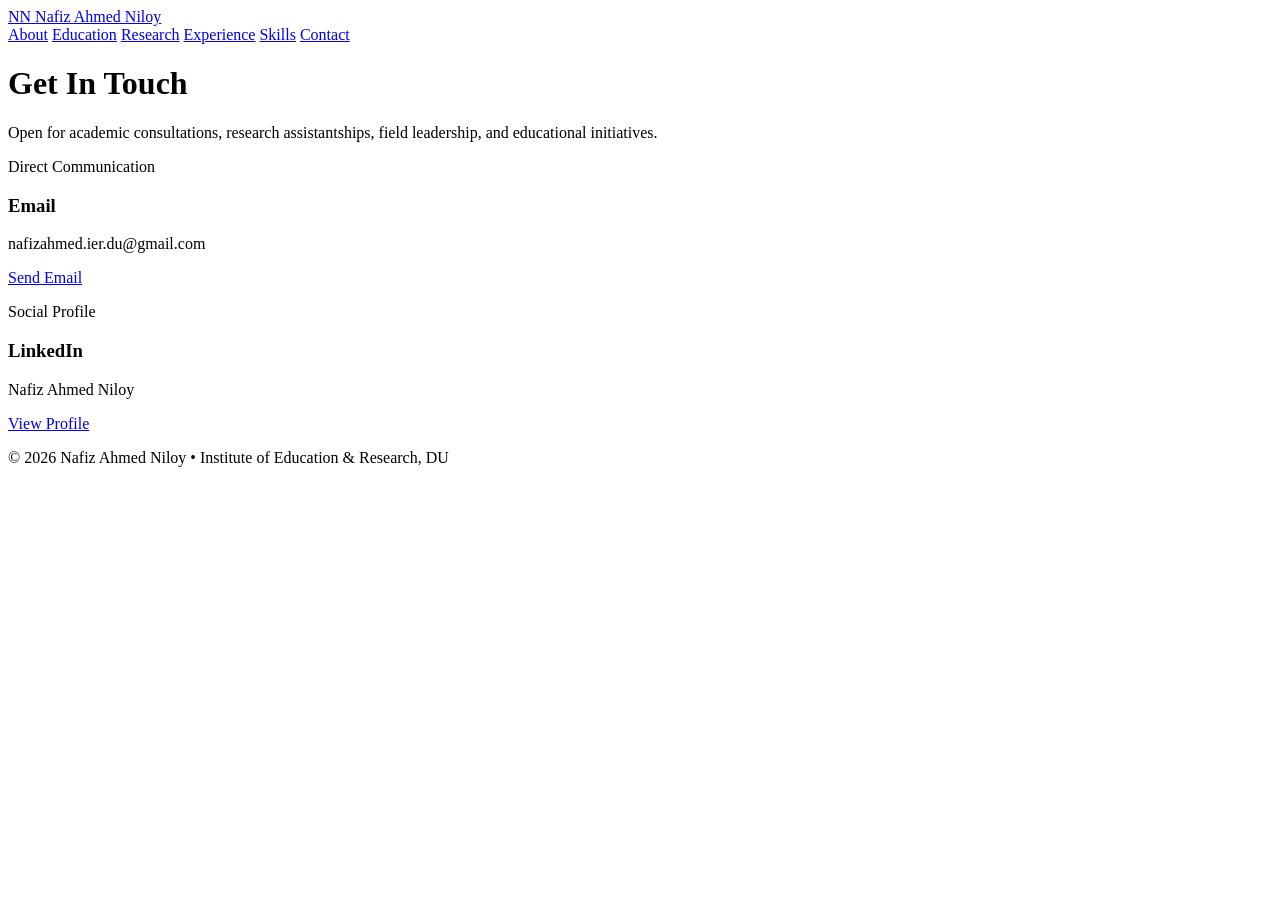
==== contact.html @ 37963b3f "Create contact.html" ====
<!DOCTYPE html>
<html lang="en">
<head>
  <meta charset="UTF-8">
  <meta name="viewport" content="width=device-width, initial-scale=1.0">
  <title>Contact | Nafiz Ahmed Niloy</title>
  <link rel="stylesheet" href="style.css">
</head>
<body>

  <header>
    <div class="nav-container">
      <a href="index.html" class="brand">
        <span class="brand-badge">NN</span>
        <span class="brand-title">Nafiz Ahmed Niloy</span>
      </a>
      <nav>
        <a href="index.html">About</a>
        <a href="education.html">Education</a>
        <a href="research.html">Research</a>
        <a href="experience.html">Experience</a>
        <a href="skills.html">Skills</a>
        <a href="contact.html" class="active">Contact</a>
      </nav>
    </div>
  </header>

  <main>
    <h1 class="page-title">Get In Touch</h1>
    <p class="page-subtitle">Open for academic consultations, research assistantships, field leadership, and educational initiatives.</p>

    <div class="card-grid">
      <div class="card">
        <span class="tag">Direct Communication</span>
        <h3>Email</h3>
        <p class="meta">nafizahmed.ier.du@gmail.com</p>
        <p><a href="mailto:nafizahmed.ier.du@gmail.com" class="btn btn-primary" style="margin-top: 0.5rem;">Send Email</a></p>
      </div>

      <div class="card">
        <span class="tag">Social Profile</span>
        <h3>LinkedIn</h3>
        <p class="meta">Nafiz Ahmed Niloy</p>
        <p><a href="https://linkedin.com/in/nafiz-ahmed-niloy-b0" target="_blank" rel="noopener noreferrer" class="btn btn-secondary" style="margin-top: 0.5rem;">View Profile</a></p>
      </div>
    </div>
  </main>

  <footer>
    <p>&copy; 2026 Nafiz Ahmed Niloy • Institute of Education &amp; Research, DU</p>
  </footer>

</body>
</html>
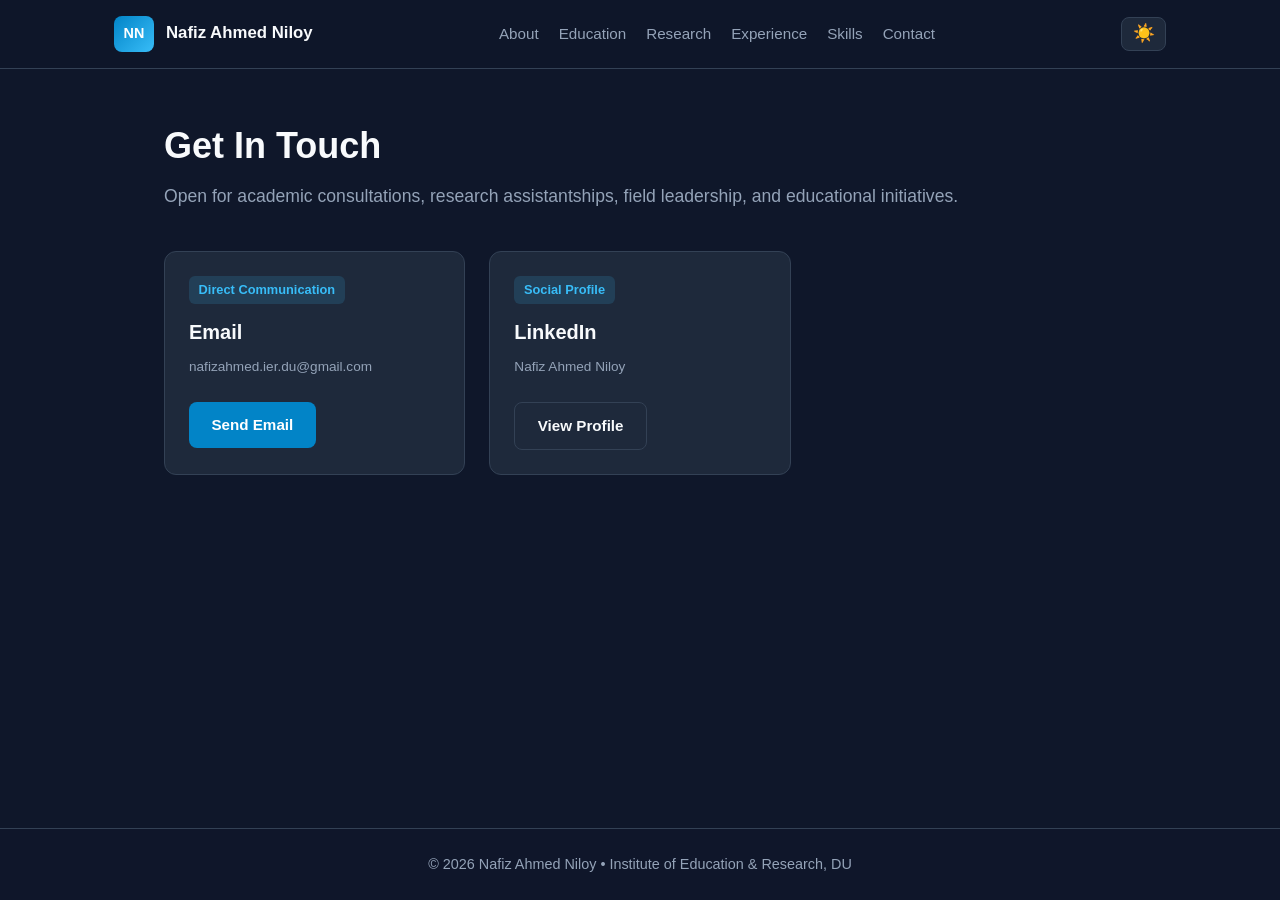
==== commit 82e522be: "Update contact.html" ====
--- a/contact.html
+++ b/contact.html
@@ -8,22 +8,26 @@
 </head>
 <body>
 
-  <header>
-    <div class="nav-container">
-      <a href="index.html" class="brand">
-        <span class="brand-badge">NN</span>
-        <span class="brand-title">Nafiz Ahmed Niloy</span>
-      </a>
-      <nav>
-        <a href="index.html">About</a>
-        <a href="education.html">Education</a>
-        <a href="research.html">Research</a>
-        <a href="experience.html">Experience</a>
-        <a href="skills.html">Skills</a>
-        <a href="contact.html" class="active">Contact</a>
-      </nav>
-    </div>
-  </header>
+<header>
+  <div class="nav-container">
+    <a href="index.html" class="brand">
+      <span class="brand-badge">NN</span>
+      <span class="brand-title">Nafiz Ahmed Niloy</span>
+    </a>
+    
+    <nav>
+      <a href="index.html">About</a>
+      <a href="education.html">Education</a>
+      <a href="research.html">Research</a>
+      <a href="experience.html">Experience</a>
+      <a href="skills.html">Skills</a>
+      <a href="contact.html">Contact</a>
+    </nav>
+
+    <!-- Add This Button Here -->
+    <button id="theme-toggle" class="theme-toggle-btn" aria-label="Toggle theme">☀️</button>
+  </div>
+</header>
 
   <main>
     <h1 class="page-title">Get In Touch</h1>
--- a/style.css
+++ b/style.css
@@ -0,0 +1,287 @@
+:root {
+  --primary: #0284c7;
+  --primary-dark: #0369a1;
+  --bg: #0f172a;
+  --surface: #1e293b;
+  --surface-hover: #334155;
+  --text: #f8fafc;
+  --text-muted: #94a3b8;
+  --border: #334155;
+  --accent: #38bdf8;
+  --font-family: -apple-system, BlinkMacSystemFont, "Segoe UI", Roboto, Oxygen, Ubuntu, Cantarell, sans-serif;
+}
+
+* {
+  margin: 0;
+  padding: 0;
+  box-sizing: border-box;
+}
+
+body {
+  font-family: var(--font-family);
+  background-color: var(--bg);
+  color: var(--text);
+  line-height: 1.6;
+  min-height: 100vh;
+  display: flex;
+  flex-direction: column;
+}
+
+/* Header & Navigation */
+header {
+  position: sticky;
+  top: 0;
+  background-color: rgba(15, 23, 42, 0.95);
+  backdrop-filter: blur(10px);
+  border-bottom: 1px solid var(--border);
+  z-index: 1000;
+}
+
+.nav-container {
+  max-width: 1100px;
+  margin: 0 auto;
+  padding: 1rem 1.5rem;
+  display: flex;
+  justify-content: space-between;
+  align-items: center;
+}
+
+.brand {
+  display: flex;
+  align-items: center;
+  gap: 0.75rem;
+  text-decoration: none;
+  color: var(--text);
+}
+
+.brand-badge {
+  background: linear-gradient(135deg, var(--primary), var(--accent));
+  color: #fff;
+  font-weight: 700;
+  padding: 0.4rem 0.6rem;
+  border-radius: 8px;
+  font-size: 0.9rem;
+}
+
+.brand-title {
+  font-weight: 700;
+  font-size: 1.05rem;
+}
+
+nav {
+  display: flex;
+  gap: 1.25rem;
+}
+
+nav a {
+  text-decoration: none;
+  color: var(--text-muted);
+  font-size: 0.95rem;
+  font-weight: 500;
+  transition: color 0.2s ease;
+}
+
+nav a:hover,
+nav a.active {
+  color: var(--accent);
+}
+
+/* Layout */
+main {
+  flex: 1;
+  max-width: 1000px;
+  width: 100%;
+  margin: 0 auto;
+  padding: 3rem 1.5rem;
+}
+
+.page-title {
+  font-size: 2.25rem;
+  font-weight: 800;
+  margin-bottom: 0.5rem;
+}
+
+.page-subtitle {
+  color: var(--text-muted);
+  font-size: 1.1rem;
+  margin-bottom: 2.5rem;
+}
+
+/* Cards & Lists */
+.card-grid {
+  display: grid;
+  grid-template-columns: repeat(auto-fill, minmax(280px, 1fr));
+  gap: 1.5rem;
+}
+
+.card {
+  background-color: var(--surface);
+  border: 1px solid var(--border);
+  border-radius: 12px;
+  padding: 1.5rem;
+  transition: transform 0.2s ease, border-color 0.2s ease;
+}
+
+.card:hover {
+  transform: translateY(-3px);
+  border-color: var(--primary);
+}
+
+.tag {
+  display: inline-block;
+  background-color: rgba(56, 189, 248, 0.15);
+  color: var(--accent);
+  padding: 0.25rem 0.6rem;
+  border-radius: 6px;
+  font-size: 0.8rem;
+  font-weight: 600;
+  margin-bottom: 0.75rem;
+}
+
+.card h3 {
+  font-size: 1.25rem;
+  margin-bottom: 0.5rem;
+}
+
+.card .meta {
+  color: var(--text-muted);
+  font-size: 0.85rem;
+  margin-bottom: 1rem;
+}
+
+.card p {
+  color: #cbd5e1;
+  font-size: 0.95rem;
+}
+
+/* Hero Section */
+.hero {
+  display: flex;
+  align-items: center;
+  gap: 3rem;
+  padding: 2rem 0;
+}
+
+.hero-text {
+  flex: 1;
+}
+
+.hero-text h1 {
+  font-size: 2.8rem;
+  font-weight: 800;
+  margin-bottom: 1rem;
+  line-height: 1.2;
+}
+
+.hero-text h1 span {
+  color: var(--accent);
+}
+
+.hero-image img {
+  width: 200px;
+  height: 200px;
+  object-fit: cover;
+  border-radius: 50%;
+  border: 4px solid var(--surface-hover);
+}
+
+.btn-group {
+  display: flex;
+  gap: 1rem;
+  margin-top: 1.75rem;
+}
+
+.btn {
+  display: inline-block;
+  padding: 0.7rem 1.4rem;
+  border-radius: 8px;
+  font-weight: 600;
+  text-decoration: none;
+  transition: opacity 0.2s;
+}
+
+.btn-primary {
+  background-color: var(--primary);
+  color: #fff;
+}
+
+.btn-secondary {
+  background-color: var(--surface);
+  border: 1px solid var(--border);
+  color: var(--text);
+}
+
+.btn:hover {
+  opacity: 0.9;
+}
+
+/* Footer */
+footer {
+  border-top: 1px solid var(--border);
+  background-color: rgba(15, 23, 42, 0.6);
+  padding: 1.5rem;
+  text-align: center;
+  color: var(--text-muted);
+  font-size: 0.9rem;
+}
+
+@media (max-width: 768px) {
+  .nav-container {
+    flex-direction: column;
+    gap: 1rem;
+  }
+  nav {
+    flex-wrap: wrap;
+    justify-content: center;
+  }
+  .hero {
+    flex-direction: column-reverse;
+    text-align: center;
+  }
+  .btn-group {
+    justify-content: center;
+  }
+}
+/* --- Night / Light Mode Styling --- */
+body.light-mode {
+  --bg: #f8fafc;
+  --surface: #ffffff;
+  --surface-hover: #f1f5f9;
+  --text: #0f172a;
+  --text-muted: #64748b;
+  --border: #e2e8f0;
+  --accent: #0284c7;
+}
+
+body.light-mode header {
+  background-color: rgba(255, 255, 255, 0.95);
+  border-bottom: 1px solid var(--border);
+}
+
+body.light-mode .card p {
+  color: #334155;
+}
+
+body.light-mode footer {
+  background-color: rgba(241, 245, 249, 0.8);
+}
+
+/* Theme Toggle Button */
+.theme-toggle-btn {
+  background: var(--surface);
+  border: 1px solid var(--border);
+  color: var(--text);
+  font-size: 1.1rem;
+  padding: 0.35rem 0.65rem;
+  border-radius: 8px;
+  cursor: pointer;
+  display: flex;
+  align-items: center;
+  justify-content: center;
+  transition: all 0.2s ease;
+}
+
+.theme-toggle-btn:hover {
+  border-color: var(--primary);
+  transform: scale(1.05);
+}
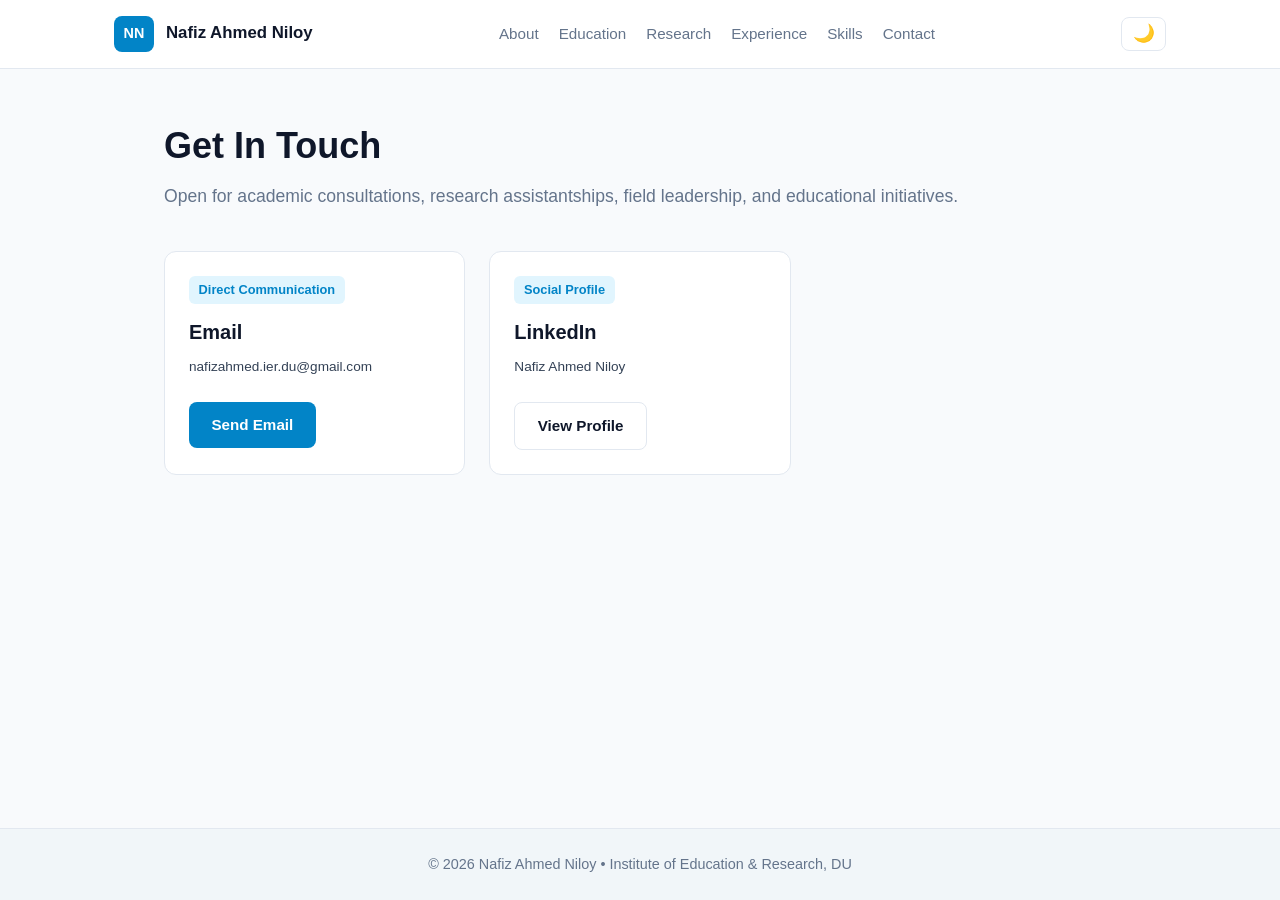
==== commit 66f924b0: "Update contact.html" ====
--- a/contact.html
+++ b/contact.html
@@ -54,5 +54,6 @@
     <p>&copy; 2026 Nafiz Ahmed Niloy • Institute of Education &amp; Research, DU</p>
   </footer>
 
+<script src="theme.js"></script>
 </body>
 </html>
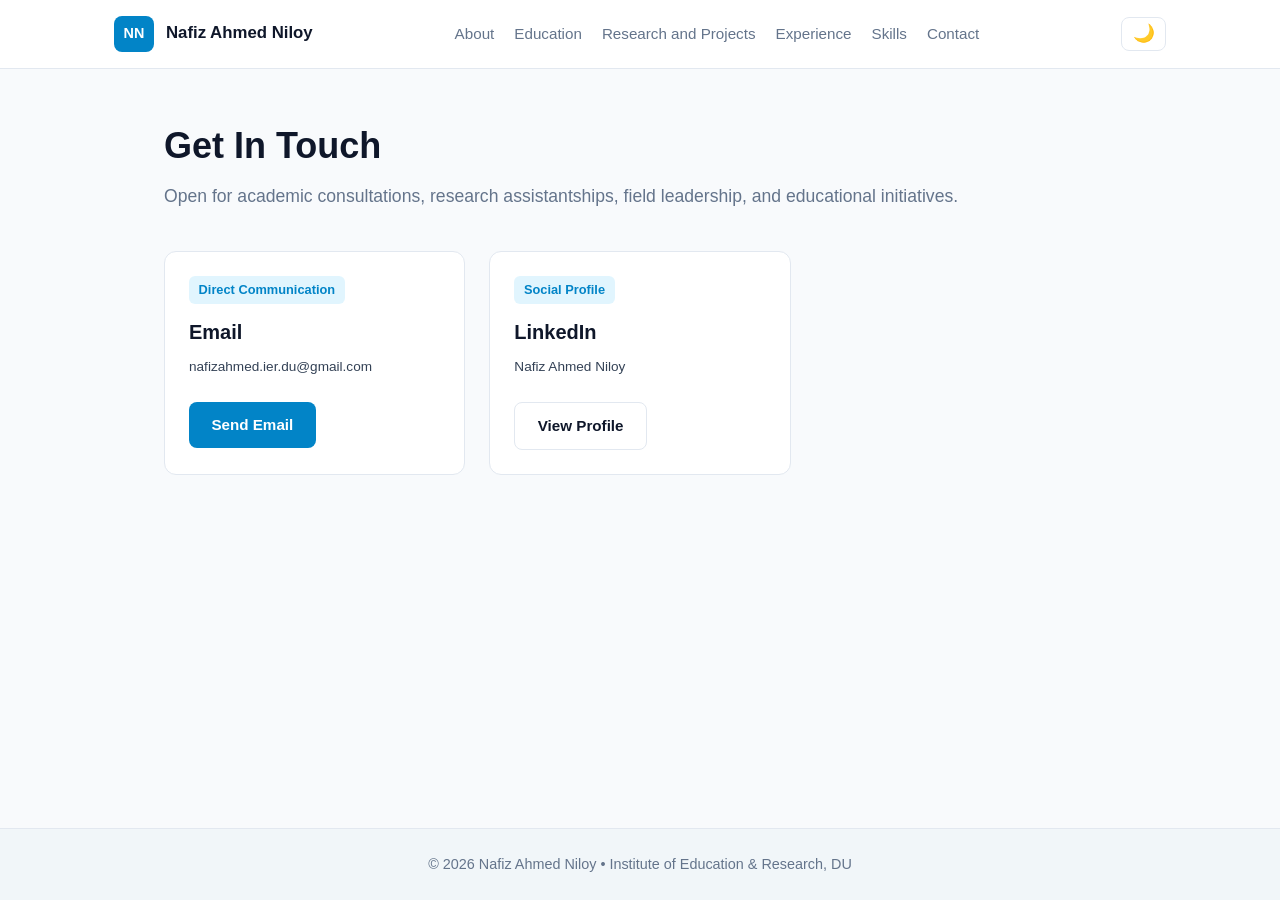
==== commit 23ee0f28: "Update contact.html" ====
--- a/contact.html
+++ b/contact.html
@@ -18,7 +18,7 @@
     <nav>
       <a href="index.html">About</a>
       <a href="education.html">Education</a>
-      <a href="research.html">Research</a>
+      <a href="research.html">Research and Projects</a>
       <a href="experience.html">Experience</a>
       <a href="skills.html">Skills</a>
       <a href="contact.html">Contact</a>
--- a/style.css
+++ b/style.css
@@ -285,3 +285,15 @@
   border-color: var(--primary);
   transform: scale(1.05);
 }
+/* --- Institution Logos in Education Cards --- */
+.institution-logo {
+  width: 60px;
+  height: 60px;
+  object-fit: contain;
+  margin-bottom: 0.85rem;
+  display: block;
+  background-color: #ffffff;
+  padding: 4px;
+  border-radius: 8px;
+  border: 1px solid var(--border);
+}
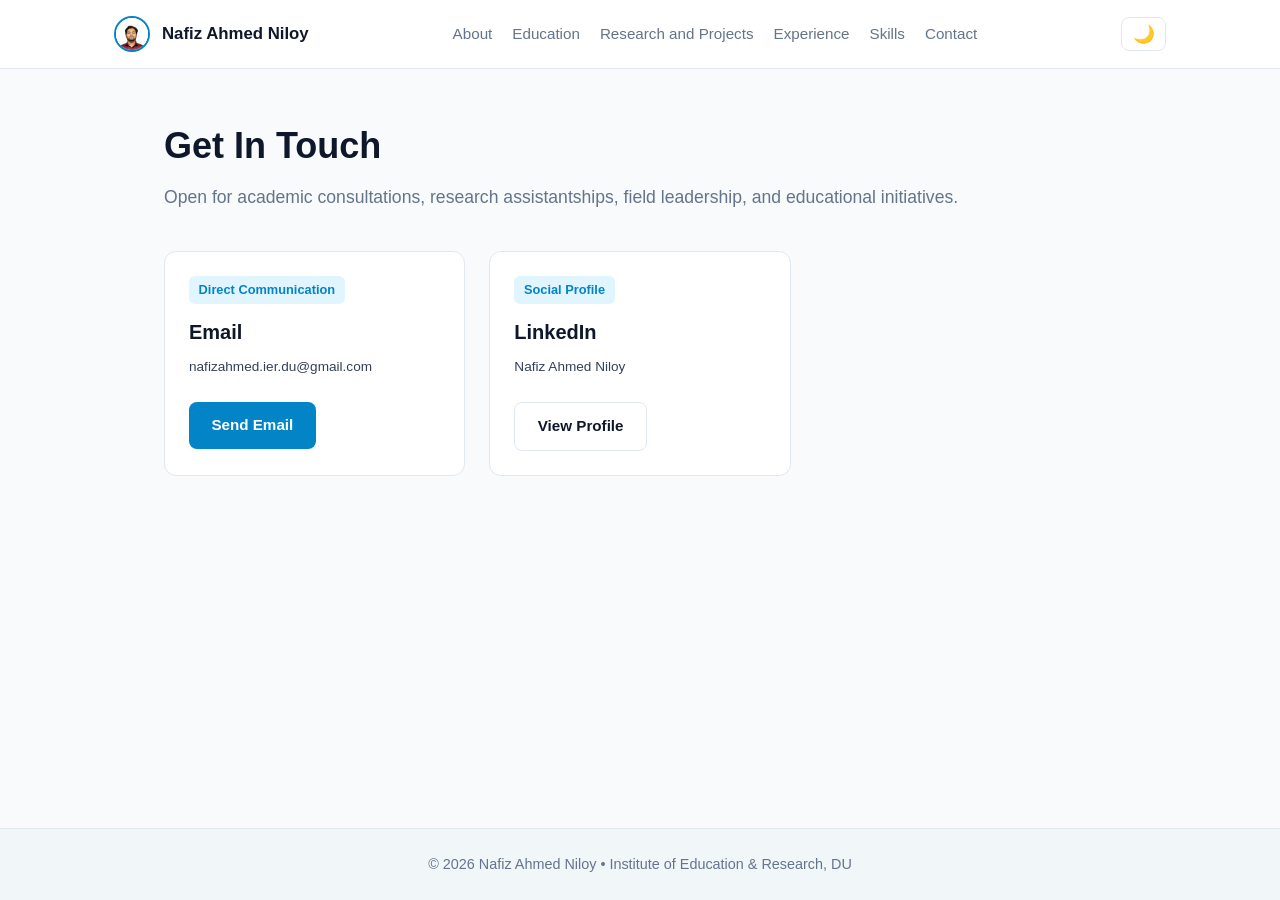
==== commit 2783aed3: "Update contact.html" ====
--- a/contact.html
+++ b/contact.html
@@ -10,10 +10,10 @@
 
 <header>
   <div class="nav-container">
-    <a href="index.html" class="brand">
-      <span class="brand-badge">NN</span>
-      <span class="brand-title">Nafiz Ahmed Niloy</span>
-    </a>
+<a href="index.html" class="brand">
+  <img src="profile.png" alt="Nafiz Ahmed Niloy" class="brand-avatar">
+  <span class="brand-title">Nafiz Ahmed Niloy</span>
+</a>
     
     <nav>
       <a href="index.html">About</a>
--- a/style.css
+++ b/style.css
@@ -297,3 +297,91 @@
   border-radius: 8px;
   border: 1px solid var(--border);
 }
+/* --- Research & Publications Styling --- */
+.researchgate-banner {
+  background: linear-gradient(135deg, rgba(2, 132, 199, 0.15), rgba(56, 189, 248, 0.05));
+  border: 1px solid var(--primary);
+  border-radius: 12px;
+  padding: 1.5rem;
+  display: flex;
+  justify-content: space-between;
+  align-items: center;
+  gap: 1.5rem;
+  margin-bottom: 2.5rem;
+}
+
+.researchgate-banner h3 {
+  font-size: 1.25rem;
+  margin-bottom: 0.3rem;
+}
+
+.researchgate-banner p {
+  color: var(--text-muted);
+  font-size: 0.95rem;
+}
+
+.rg-btn {
+  background-color: #00ccbb;
+  color: #042f2e;
+  font-weight: 700;
+  padding: 0.65rem 1.2rem;
+  border-radius: 8px;
+  text-decoration: none;
+  white-space: nowrap;
+  display: inline-flex;
+  align-items: center;
+  gap: 0.5rem;
+  transition: opacity 0.2s ease, transform 0.2s ease;
+}
+
+.rg-btn:hover {
+  opacity: 0.9;
+  transform: translateY(-2px);
+}
+
+.section-divider-title {
+  font-size: 1.5rem;
+  font-weight: 700;
+  margin: 3rem 0 1.25rem 0;
+  color: var(--text);
+}
+
+.publication-badge {
+  display: inline-flex;
+  gap: 0.5rem;
+  margin-bottom: 0.5rem;
+}
+
+.badge-article {
+  background-color: rgba(56, 189, 248, 0.15);
+  color: var(--accent);
+  padding: 0.2rem 0.5rem;
+  border-radius: 4px;
+  font-size: 0.75rem;
+  font-weight: 600;
+}
+
+.badge-fulltext {
+  background-color: rgba(34, 197, 94, 0.15);
+  color: #4ade80;
+  padding: 0.2rem 0.5rem;
+  border-radius: 4px;
+  font-size: 0.75rem;
+  font-weight: 600;
+}
+
+@media (max-width: 650px) {
+  .researchgate-banner {
+    flex-direction: column;
+    align-items: flex-start;
+  }
+}
+/* Nav Brand Profile Avatar */
+.brand-avatar {
+  width: 36px;
+  height: 36px;
+  border-radius: 50%;
+  object-fit: cover;
+  border: 2px solid var(--accent);
+  display: block;
+}
